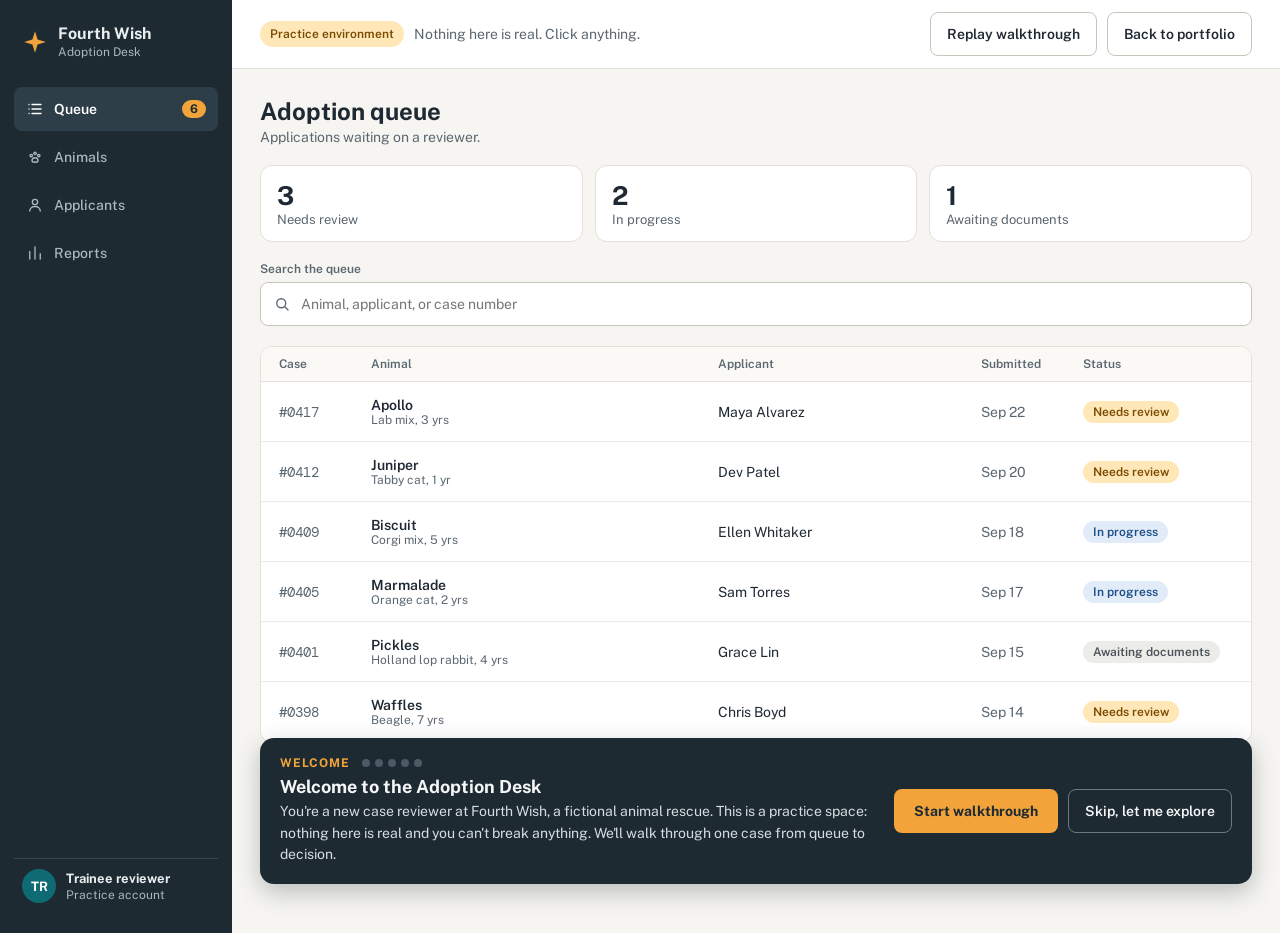
==== sandbox/index.html @ db242d79 "Build portfolio site for GitHub Pages Static homepage, Fourth Wish case study, and a playable Adopti" ====
<!doctype html>
<html lang="en">
<head>
<meta charset="utf-8">
<meta name="viewport" content="width=device-width, initial-scale=1">
<title>Adoption Desk · Fourth Wish practice sandbox</title>
<meta name="description" content="A practice CRM sandbox: review an adoption case from queue to decision. Built by Jamie Rushton.">
<link rel="icon" href="../assets/favicon.svg" type="image/svg+xml">
<link rel="preconnect" href="https://fonts.googleapis.com">
<link rel="preconnect" href="https://fonts.gstatic.com" crossorigin>
<link href="https://fonts.googleapis.com/css2?family=DM+Mono:wght@400;500&family=Public+Sans:wght@400;500;600;700&display=swap" rel="stylesheet">
<link rel="stylesheet" href="sandbox.css">
</head>
<body>
<div id="app">
  <noscript><p style="padding: 28px;">This practice sandbox needs JavaScript turned on. <a href="../case-study.html">Read the case study</a> instead.</p></noscript>
</div>
<script src="sandbox.js"></script>
</body>
</html>
---- sandbox/sandbox.css ----
/* Fourth Wish Adoption Desk: practice CRM sandbox. */

*, *::before, *::after { box-sizing: border-box; }

body {
  margin: 0;
  background: #F6F5F1;
  font-family: 'Public Sans', sans-serif;
  color: #1F2933;
  font-size: 14px;
}

button { font-family: inherit; font-size: 14px; cursor: pointer; }
button:focus-visible, a:focus-visible { outline: 3px solid #0E6B73; outline-offset: 2px; }
.coach button:focus-visible { outline-color: #F2A33A; }
.field:focus-within { outline: 3px solid #0E6B73; outline-offset: 2px; }
.mono { font-family: 'DM Mono', monospace; }
.sr-only { position: absolute; width: 1px; height: 1px; padding: 0; margin: -1px; overflow: hidden; clip: rect(0 0 0 0); white-space: nowrap; border: 0; }

.shell { display: flex; flex-wrap: wrap; min-height: 100vh; }

/* Side nav */
.sidenav {
  flex: 1 1 232px;
  max-width: 232px;
  background: #1E2A32;
  color: #E8EDF0;
  padding: 20px 14px;
  display: flex;
  flex-direction: column;
  gap: 24px;
}
.logo { display: flex; align-items: center; gap: 10px; padding: 4px 8px; }
.logo strong { display: block; font-size: 16px; }
.logo span { font-size: 12px; color: #A9B7C0; }
.navlist { display: flex; flex-direction: column; gap: 4px; }
.navbtn {
  display: flex;
  align-items: center;
  gap: 10px;
  width: 100%;
  min-height: 44px;
  padding: 0 12px;
  border: 0;
  border-radius: 8px;
  background: transparent;
  color: #A9B7C0;
  font-weight: 500;
  text-align: left;
}
.navbtn:hover { background: #26353F; color: #E8EDF0; }
.navbtn.current { background: #2D3E49; color: #FFFFFF; font-weight: 600; }
.navbtn .grow { flex-grow: 1; }
.count { background: #F2A33A; color: #1E2A32; font-size: 12px; font-weight: 700; padding: 2px 8px; border-radius: 999px; }
.me { margin-top: auto; display: flex; align-items: center; gap: 10px; padding: 10px 8px; border-top: 1px solid #34454F; }
.avatar { width: 34px; height: 34px; border-radius: 50%; background: #0E6B73; color: #FFFFFF; display: flex; align-items: center; justify-content: center; font-weight: 700; font-size: 13px; }
.me strong { display: block; font-size: 13px; }
.me span { font-size: 12px; color: #A9B7C0; }

.content { flex: 999 1 560px; min-width: 0; display: flex; flex-direction: column; }

.topbar {
  display: flex;
  flex-wrap: wrap;
  align-items: center;
  justify-content: space-between;
  gap: 12px;
  padding: 12px 28px;
  background: #FFFFFF;
  border-bottom: 1px solid #E3E0D8;
}
.topbar-left { display: flex; flex-wrap: wrap; align-items: center; gap: 10px; }
.topbar-right { display: flex; flex-wrap: wrap; align-items: center; gap: 10px; }
.practice { background: #FFE7B8; color: #7A4B00; font-size: 12px; font-weight: 600; padding: 6px 10px; border-radius: 999px; }
.muted { color: #5B6770; }
.btn-ghost {
  display: inline-flex;
  align-items: center;
  min-height: 44px;
  padding: 0 16px;
  border: 1px solid #C9C5BA;
  background: #FFFFFF;
  color: #1F2933;
  border-radius: 8px;
  font-weight: 600;
  text-decoration: none;
}
.btn-ghost:hover { background: #FAF9F6; }

.notice {
  display: flex;
  align-items: center;
  justify-content: space-between;
  gap: 12px;
  margin: 16px 28px 0;
  padding: 4px 8px 4px 14px;
  background: #E1ECF8;
  color: #1D4E89;
  border-radius: 8px;
  font-size: 13px;
  font-weight: 500;
}
.notice button { min-height: 44px; padding: 0 12px; border: 0; background: transparent; color: #1D4E89; font-weight: 600; }

main { padding: 28px; display: flex; flex-direction: column; gap: 20px; flex-grow: 1; }
.screen { display: flex; flex-direction: column; gap: 20px; }
h1 { margin: 0; font-size: 24px; font-weight: 700; }
.sub { margin: 4px 0 0; color: #5B6770; }

.card { background: #FFFFFF; border: 1px solid #E3E0D8; border-radius: 12px; }
.stats { display: grid; grid-template-columns: repeat(3, minmax(0, 1fr)); gap: 12px; }
.stat { padding: 14px 16px; }
.stat b { display: block; font-size: 26px; font-weight: 700; }
.stat span { font-size: 13px; color: #5B6770; }

.search-label { display: block; font-size: 12px; font-weight: 600; color: #5B6770; margin-bottom: 6px; }
.field { display: flex; align-items: center; gap: 8px; background: #FFFFFF; border: 1px solid #C9C5BA; border-radius: 8px; padding: 0 12px; min-height: 44px; }
.field input { flex: 1; min-width: 0; border: 0; outline: none; background: transparent; font-size: 14px; font-family: inherit; color: #1F2933; min-height: 40px; }

.table { overflow: hidden; }
.qrow {
  display: grid;
  grid-template-columns: 80px minmax(0, 1.6fr) minmax(0, 1.2fr) 90px 150px;
  align-items: center;
  gap: 12px;
  width: 100%;
  padding: 8px 18px;
  border: 0;
  border-bottom: 1px solid #EEEBE4;
  background: #FFFFFF;
  text-align: left;
  color: #1F2933;
}
.qrow.head { padding: 10px 18px; background: #FAF9F6; border-bottom-color: #E3E0D8; font-size: 12px; font-weight: 600; color: #5B6770; }
button.qrow { min-height: 60px; }
button.qrow:hover { background: #FAF9F6; }
.qrow .who { display: flex; flex-direction: column; min-width: 0; }
.qrow .who b { font-weight: 600; }
.qrow .who span { font-size: 12px; color: #5B6770; }
.empty { padding: 28px 18px; color: #5B6770; }

.pill { display: inline-block; justify-self: start; padding: 4px 10px; border-radius: 999px; font-size: 12px; font-weight: 600; white-space: nowrap; }
.badge { padding: 6px 12px; }
.tone-review { background: #FFE7B8; color: #7A4B00; }
.tone-progress { background: #E1ECF8; color: #1D4E89; }
.tone-docs { background: #ECECE8; color: #4A525A; }
.tone-done { background: #E3F3E8; color: #1F6B3A; }

.ring-in { box-shadow: inset 0 0 0 3px #F2A33A; }
.ring-out { box-shadow: 0 0 0 3px #F2A33A; }

/* Case */
.back {
  align-self: flex-start;
  display: flex;
  align-items: center;
  gap: 6px;
  min-height: 44px;
  padding: 0 12px 0 6px;
  border: 0;
  background: transparent;
  color: #0E6B73;
  font-weight: 600;
}
.case-head { padding: 20px; display: flex; flex-wrap: wrap; align-items: center; justify-content: space-between; gap: 16px; }
.case-id { display: flex; align-items: center; gap: 16px; }
.case-icon { width: 56px; height: 56px; border-radius: 50%; background: #D6EBEC; color: #0E6B73; display: flex; align-items: center; justify-content: center; }
.case-title { display: flex; flex-wrap: wrap; align-items: baseline; gap: 10px; }
.case-title .mono { color: #5B6770; font-size: 13px; }
.badges { display: flex; flex-wrap: wrap; align-items: center; gap: 10px; }

.cols { display: grid; grid-template-columns: 280px minmax(0, 1fr); gap: 20px; align-items: start; }
.aside { display: flex; flex-direction: column; gap: 20px; }
.facts { padding: 16px 18px; }
.facts h2, .decision h2.small { margin: 0 0 6px; font-size: 12px; font-weight: 700; letter-spacing: 0.6px; text-transform: uppercase; color: #5B6770; }
.fact { display: flex; justify-content: space-between; gap: 12px; padding: 8px 0; border-bottom: 1px solid #EEEBE4; font-size: 13px; }
.fact span:first-child { color: #5B6770; }
.fact span:last-child { font-weight: 500; text-align: right; }
.main-col { display: flex; flex-direction: column; gap: 20px; min-width: 0; }

.tabs-card { overflow: hidden; }
.tablist { display: flex; flex-wrap: wrap; border-bottom: 1px solid #E3E0D8; padding: 0 8px; }
.tab { min-height: 48px; padding: 0 18px; border: 0; border-bottom: 3px solid transparent; background: transparent; font-weight: 600; font-size: 14px; color: #5B6770; }
.tab[aria-selected="true"] { border-bottom-color: #0E6B73; color: #1F2933; }
.panel { padding: 8px 20px 20px; }

.frow { display: grid; grid-template-columns: 150px minmax(0, 1fr) auto; gap: 12px; align-items: center; padding: 14px 0; border-bottom: 1px solid #EEEBE4; }
.frow .k { color: #5B6770; }
.frow .mono { color: #5B6770; font-size: 13px; }
.frow strong { font-weight: 600; }
.flagwrap { border-bottom: 1px solid #EEEBE4; }
.flagwrap .frow { border-bottom: 0; }
.flagwrap.on { background: #FFF8E8; }
.gapbox { margin-top: 14px; border: 1px dashed #C9C5BA; border-radius: 8px; padding: 4px 14px; }
.gapbox .frow { border-bottom: 0; }
.gapbox.on { background: #FFF8E8; border: 1px solid #F2A33A; }
.flagnote { margin: 0; padding: 0 0 14px; font-size: 13px; color: #5C3900; }
.flagbtn {
  min-height: 44px;
  padding: 0 14px;
  border-radius: 8px;
  font-weight: 600;
  display: inline-flex;
  align-items: center;
  gap: 6px;
  white-space: nowrap;
  background: #FFFFFF;
  border: 1px solid #C9C5BA;
  color: #1F2933;
}
.flagbtn[aria-pressed="true"] { background: #FFE7B8; border-color: #F2A33A; color: #7A4B00; }

.decision { padding: 20px; display: flex; flex-direction: column; gap: 14px; }
.decision-head { display: flex; flex-wrap: wrap; justify-content: space-between; align-items: baseline; gap: 8px; }
.decision-head h2 { margin: 0; font-size: 18px; font-weight: 700; }
.choices { display: flex; flex-wrap: wrap; gap: 10px; }
.choice { min-height: 44px; padding: 0 20px; border-radius: 8px; font-weight: 600; background: #FFFFFF; border: 1px solid currentColor; }
.choice.approve { color: #0E6B73; }
.choice.info { color: #1E2A32; }
.choice.deny { color: #A4302A; }
.choice[aria-pressed="true"] { color: #FFFFFF; }
.choice.approve[aria-pressed="true"] { background: #0E6B73; border-color: #0E6B73; }
.choice.info[aria-pressed="true"] { background: #1E2A32; border-color: #1E2A32; }
.choice.deny[aria-pressed="true"] { background: #A4302A; border-color: #A4302A; }

.outcome { border-radius: 10px; padding: 16px 18px; display: flex; flex-direction: column; gap: 8px; }
.outcome .title { font-size: 16px; font-weight: 700; }
.outcome p { margin: 0; line-height: 1.55; }
.outcome .flagline { font-size: 13px; font-weight: 600; }
.outcome button { align-self: flex-start; margin-top: 4px; min-height: 44px; padding: 0 16px; border: 1px solid currentColor; border-radius: 8px; background: transparent; color: inherit; font-weight: 600; }
.tone-good { background: #E3F3E8; border: 1px solid #9CCFAE; color: #17432A; }
.tone-warn { background: #FFF1D6; border: 1px solid #F2A33A; color: #5C3900; }
.tone-bad { background: #FBE6E4; border: 1px solid #E0A29E; color: #6B1D18; }

/* Coach */
.coach {
  position: sticky;
  bottom: 16px;
  margin: 0 28px 16px;
  background: #1E2A32;
  color: #F4F6F7;
  border-radius: 14px;
  padding: 18px 20px;
  display: flex;
  flex-wrap: wrap;
  align-items: center;
  justify-content: space-between;
  gap: 16px;
  box-shadow: 0 8px 24px rgba(30, 42, 50, 0.28);
}
.coach-copy { flex: 1 1 360px; min-width: 0; }
.coach-label { display: flex; align-items: center; gap: 12px; margin-bottom: 6px; }
.coach-label span:first-child { font-size: 12px; font-weight: 700; letter-spacing: 0.8px; text-transform: uppercase; color: #F2A33A; }
.dots { display: flex; gap: 5px; }
.dot { display: inline-block; width: 8px; height: 8px; border-radius: 50%; background: #4B5B66; }
.dot.on { background: #F2A33A; }
.coach-title { font-size: 18px; font-weight: 700; margin-bottom: 4px; }
.coach-body { margin: 0; color: #D5DDE2; line-height: 1.55; }
.coach-hint { margin: 8px 0 0; color: #F2A33A; font-weight: 600; font-size: 13px; }
.coach-actions { display: flex; flex-wrap: wrap; gap: 10px; }
.coach-primary { min-height: 44px; padding: 0 20px; border: 0; border-radius: 8px; background: #F2A33A; color: #1E2A32; font-weight: 700; }
.coach-secondary { min-height: 44px; padding: 0 16px; border: 1px solid #6A7A85; border-radius: 8px; background: transparent; color: #F4F6F7; font-weight: 600; }

@media (max-width: 900px) {
  .sidenav { max-width: none; flex-basis: 100%; flex-direction: row; flex-wrap: wrap; align-items: center; gap: 12px; padding: 12px 14px; }
  .navlist { flex-direction: row; flex-wrap: wrap; flex: 1 1 auto; }
  .navbtn { width: auto; }
  .me { display: none; }
  .cols { grid-template-columns: minmax(0, 1fr); }
  .hide-sm { display: none !important; }
  .qrow { grid-template-columns: 64px minmax(0, 1fr) 132px; }
  .topbar, main { padding-left: 16px; padding-right: 16px; }
  .notice, .coach { margin-left: 16px; margin-right: 16px; }
}
@media (max-width: 560px) {
  .frow { grid-template-columns: minmax(0, 1fr); gap: 6px; }
  .frow .flagbtn { justify-self: start; }
  .stats { gap: 8px; }
  .stat b { font-size: 22px; }
  .qrow { grid-template-columns: minmax(0, 1fr) auto; }
  .qrow .case-no { display: none; }
  .coach { position: static; }
}
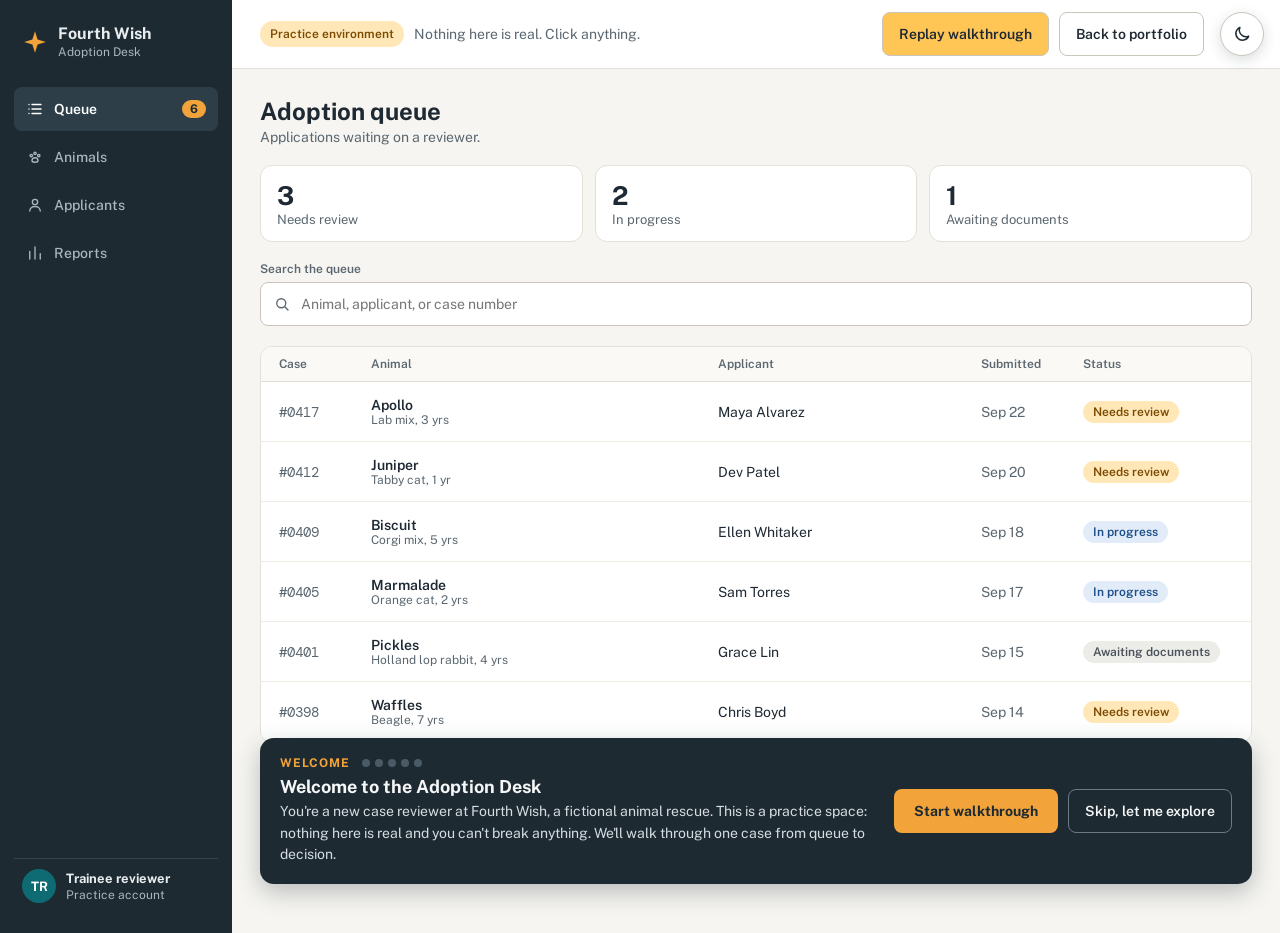
==== commit a33b9301: "Fix dark mode on cached visits and add it to the sandbox Version the CSS and JS links so a browser h" ====
--- a/sandbox/index.html
+++ b/sandbox/index.html
@@ -9,12 +9,25 @@
 <link rel="preconnect" href="https://fonts.googleapis.com">
 <link rel="preconnect" href="https://fonts.gstatic.com" crossorigin>
 <link href="https://fonts.googleapis.com/css2?family=DM+Mono:wght@400;500&family=Public+Sans:wght@400;500;600;700&display=swap" rel="stylesheet">
-<link rel="stylesheet" href="sandbox.css">
+<link rel="stylesheet" href="sandbox.css?v=20261011">
+<link rel="stylesheet" href="dark.css?v=20261011">
+<script>
+  // Set the theme before first paint so dark mode doesn't flash light.
+  (function () {
+    var t = null;
+    try { t = localStorage.getItem('theme'); } catch (e) {}
+    if (t !== 'light' && t !== 'dark') {
+      t = window.matchMedia && window.matchMedia('(prefers-color-scheme: dark)').matches ? 'dark' : 'light';
+    }
+    document.documentElement.setAttribute('data-theme', t);
+  })();
+</script>
 </head>
 <body>
 <div id="app">
   <noscript><p style="padding: 28px;">This practice sandbox needs JavaScript turned on. <a href="../case-study.html">Read the case study</a> instead.</p></noscript>
 </div>
-<script src="sandbox.js"></script>
+<script src="sandbox.js?v=20261011"></script>
+<script src="../js/theme.js?v=20261011"></script>
 </body>
 </html>
--- a/sandbox/sandbox.css
+++ b/sandbox/sandbox.css
@@ -86,6 +86,8 @@
   text-decoration: none;
 }
 .btn-ghost:hover { background: #FAF9F6; }
+.btn-replay { background: #FFC555; }
+.btn-replay:hover { background: #F7B53A; }
 
 .notice {
   display: flex;
--- a/sandbox/dark.css
+++ b/sandbox/dark.css
@@ -0,0 +1,134 @@
+/* Dark theme and theme toggle for the Adoption Desk sandbox.
+   Kept separate from sandbox.css so the sandbox's light styles stay untouched;
+   everything here only applies under :root[data-theme="dark"], except the toggle. */
+
+/* Theme toggle (added by ../js/theme.js), fixed to the top right */
+.theme-toggle {
+  position: fixed;
+  top: 12px;
+  right: 16px;
+  z-index: 20;
+  width: 44px;
+  height: 44px;
+  display: flex;
+  align-items: center;
+  justify-content: center;
+  padding: 0;
+  border: 1px solid #C9C5BA;
+  border-radius: 50%;
+  background: #FFFFFF;
+  color: #1E2A32;
+  box-shadow: 0 4px 14px rgba(30, 42, 50, 0.16);
+}
+.theme-toggle:hover { color: #0E6B73; }
+.theme-toggle svg { display: block; }
+.theme-toggle .icon-sun { display: none; }
+:root[data-theme="dark"] .theme-toggle .icon-sun { display: block; }
+:root[data-theme="dark"] .theme-toggle .icon-moon { display: none; }
+
+/* Leave room for the toggle at the top right */
+.topbar { padding-right: 76px; }
+@media (max-width: 900px) {
+  .topbar { padding-right: 76px; }
+  .sidenav { padding-right: 68px; }
+}
+
+:root[data-theme="dark"] { color-scheme: dark; }
+:root[data-theme="dark"] body { background: #11181D; color: #E8EDF0; }
+:root[data-theme="dark"] button:focus-visible,
+:root[data-theme="dark"] a:focus-visible,
+:root[data-theme="dark"] .field:focus-within { outline-color: #4FB3BB; }
+:root[data-theme="dark"] .coach button:focus-visible { outline-color: #F2A33A; }
+
+:root[data-theme="dark"] .theme-toggle { background: #1A242B; border-color: #46575F; color: #F2A33A; box-shadow: 0 4px 14px rgba(0, 0, 0, 0.45); }
+:root[data-theme="dark"] .theme-toggle:hover { color: #FFC555; }
+
+/* Side nav: a shade darker than the page so it still reads as a rail */
+:root[data-theme="dark"] .sidenav { background: #0B1115; }
+:root[data-theme="dark"] .navbtn:hover { background: #1A242B; }
+:root[data-theme="dark"] .navbtn.current { background: #22303A; }
+:root[data-theme="dark"] .count { color: #0B1115; }
+:root[data-theme="dark"] .me { border-top-color: #26353F; }
+
+/* Surfaces and lines */
+:root[data-theme="dark"] .topbar,
+:root[data-theme="dark"] .card,
+:root[data-theme="dark"] .qrow { background: #1A242B; }
+:root[data-theme="dark"] .topbar,
+:root[data-theme="dark"] .card,
+:root[data-theme="dark"] .tablist,
+:root[data-theme="dark"] .qrow.head { border-color: #34454F; }
+:root[data-theme="dark"] .qrow,
+:root[data-theme="dark"] .fact,
+:root[data-theme="dark"] .frow,
+:root[data-theme="dark"] .flagwrap { border-bottom-color: #26353F; }
+:root[data-theme="dark"] .qrow,
+:root[data-theme="dark"] .field input,
+:root[data-theme="dark"] .tab[aria-selected="true"] { color: #E8EDF0; }
+:root[data-theme="dark"] .qrow.head,
+:root[data-theme="dark"] button.qrow:hover { background: #212D35; }
+
+/* Muted text */
+:root[data-theme="dark"] .muted,
+:root[data-theme="dark"] .sub,
+:root[data-theme="dark"] .stat span,
+:root[data-theme="dark"] .search-label,
+:root[data-theme="dark"] .qrow.head,
+:root[data-theme="dark"] .qrow .who span,
+:root[data-theme="dark"] .empty,
+:root[data-theme="dark"] .case-title .mono,
+:root[data-theme="dark"] .facts h2,
+:root[data-theme="dark"] .decision h2.small,
+:root[data-theme="dark"] .fact span:first-child,
+:root[data-theme="dark"] .tab,
+:root[data-theme="dark"] .frow .k,
+:root[data-theme="dark"] .frow .mono { color: #A9B7C0; }
+
+/* Inputs and buttons */
+:root[data-theme="dark"] .field { background: #11181D; border-color: #46575F; }
+:root[data-theme="dark"] .field svg { stroke: #A9B7C0; }
+:root[data-theme="dark"] .btn-ghost,
+:root[data-theme="dark"] .flagbtn { background: #1A242B; border-color: #46575F; color: #E8EDF0; }
+:root[data-theme="dark"] .btn-ghost:hover { background: #212D35; }
+/* The amber Replay walkthrough button keeps its color, with dark text */
+:root[data-theme="dark"] .btn-replay { background: #FFC555; border-color: #FFC555; color: #1E2A32; }
+:root[data-theme="dark"] .btn-replay:hover { background: #F7B53A; }
+
+/* Notice and status pills */
+:root[data-theme="dark"] .notice,
+:root[data-theme="dark"] .tone-progress { background: #1B2D45; color: #A8C8EE; }
+:root[data-theme="dark"] .notice button { color: #A8C8EE; }
+:root[data-theme="dark"] .practice,
+:root[data-theme="dark"] .tone-review { background: #3D2E12; color: #FFD58A; }
+:root[data-theme="dark"] .tone-docs { background: #2A3239; color: #C5CED4; }
+:root[data-theme="dark"] .tone-done { background: #17321F; color: #8FD4A6; }
+
+/* Case page */
+:root[data-theme="dark"] .back,
+:root[data-theme="dark"] .case-icon { color: #4FB3BB; }
+:root[data-theme="dark"] .case-icon { background: #123A3E; }
+:root[data-theme="dark"] .tab[aria-selected="true"] { border-bottom-color: #4FB3BB; }
+:root[data-theme="dark"] .flagwrap.on,
+:root[data-theme="dark"] .gapbox.on { background: #2B2414; }
+:root[data-theme="dark"] .gapbox { border-color: #46575F; }
+:root[data-theme="dark"] .gapbox.on { border-color: #F2A33A; }
+:root[data-theme="dark"] .flagnote { color: #FFD58A; }
+:root[data-theme="dark"] .flagbtn[aria-pressed="true"] { background: #3D2E12; border-color: #F2A33A; color: #FFD58A; }
+
+:root[data-theme="dark"] .choice { background: #1A242B; }
+:root[data-theme="dark"] .choice.approve { color: #4FB3BB; }
+:root[data-theme="dark"] .choice.info { color: #E8EDF0; }
+:root[data-theme="dark"] .choice.deny { color: #E8847D; }
+:root[data-theme="dark"] .choice[aria-pressed="true"] { color: #FFFFFF; }
+:root[data-theme="dark"] .choice.approve[aria-pressed="true"] { background: #0E6B73; border-color: #0E6B73; }
+:root[data-theme="dark"] .choice.info[aria-pressed="true"] { background: #46616F; border-color: #46616F; }
+:root[data-theme="dark"] .choice.deny[aria-pressed="true"] { background: #A4302A; border-color: #A4302A; }
+
+:root[data-theme="dark"] .tone-good { background: #17321F; border-color: #2F6B45; color: #BFE6CC; }
+:root[data-theme="dark"] .tone-warn { background: #2B2414; border-color: #F2A33A; color: #FFD58A; }
+:root[data-theme="dark"] .tone-bad { background: #3A1A18; border-color: #8A3A34; color: #F2BDB8; }
+
+/* Coach panel: lift it off the dark page */
+:root[data-theme="dark"] .coach { background: #26353F; border: 1px solid #3A4C57; box-shadow: 0 8px 24px rgba(0, 0, 0, 0.5); }
+:root[data-theme="dark"] .dot { background: #5A6C77; }
+:root[data-theme="dark"] .dot.on { background: #F2A33A; }
